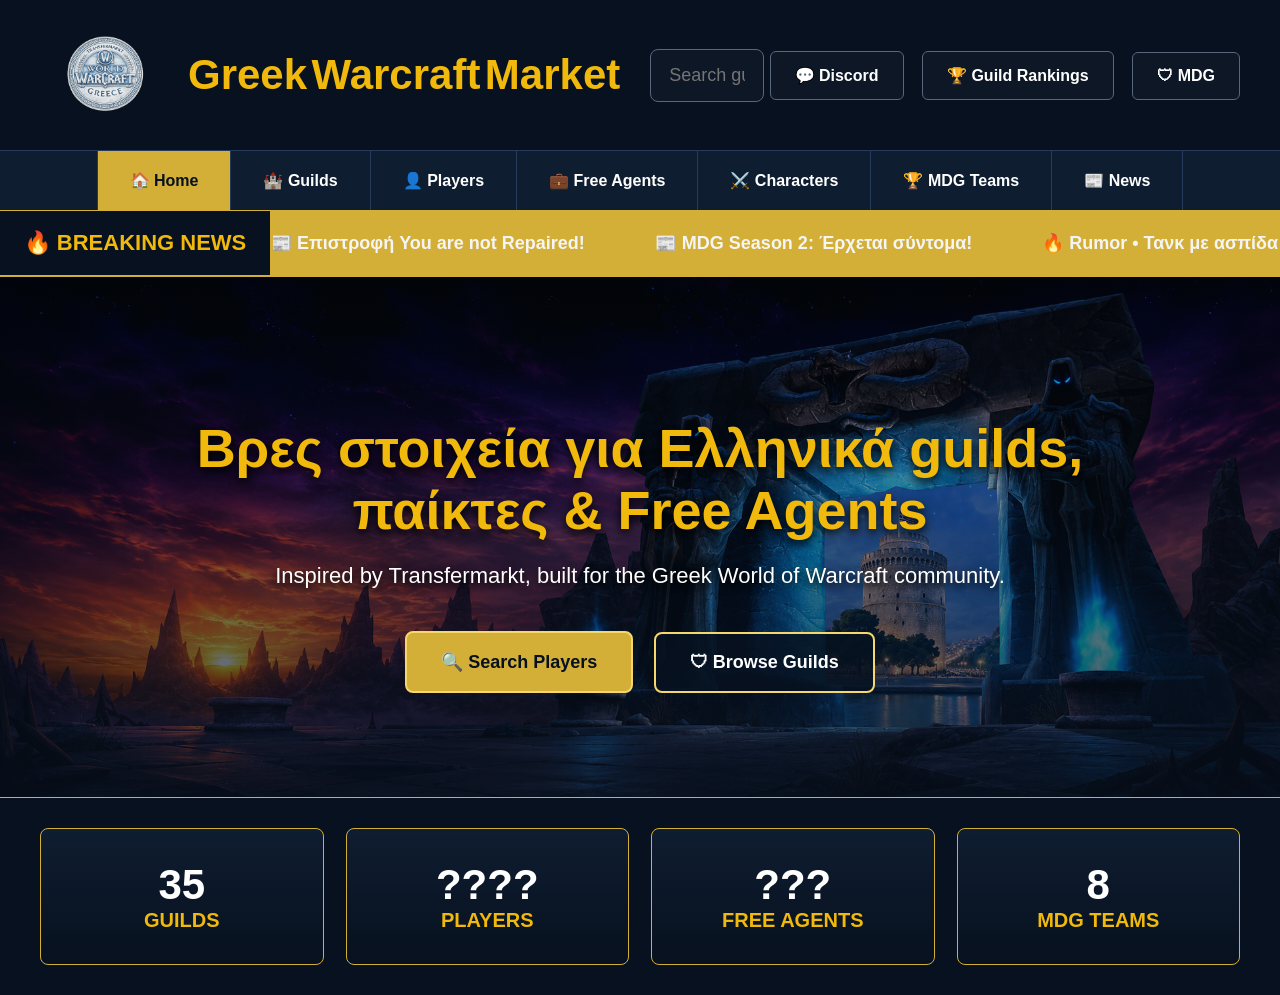
==== index.html @ 9e7e0eb3 "Rename 'raid-groups.html' link to 'characters.html'" ====
<!DOCTYPE html>
<html lang="en">
<head>
  <meta charset="UTF-8">
  <title>Greek Warcraft Market</title>
  <link rel="stylesheet" href="style.css">
</head>

<body>

<header>
  <div class="top-header">
   <div class="logo">
    <img src="./assets/tmglogo.png" alt="Greek Warcraft Market Logo">
    <div class="logo-text">
        <span class="logo-top">Greek</span>
        <span class="logo-main">Warcraft</span>
        <span class="logo-bottom">Market</span>
    </div>
</div>

    <div class="search">
      <input type="text" placeholder="Search guilds, players...">
    </div>
<div class="header-links">
    <a href="#" class="discord-btn">
        💬 Discord
    </a>

  <a href="https://guildranking.io/guilds/greek"
   target="_blank"
   rel="noopener noreferrer"
   class="ranking-btn">
    🏆 Guild Rankings
</a>

    <a href="#" class="mdg-btn">
        🛡 MDG
    </a>
</div>
  </div>

  <nav>
    <a href="index.html" class="active">🏠 Home</a>
    <a href="guilds.html">🏰 Guilds</a>
    <a href="players.html">👤 Players</a>
    <a href="free-agents.html">💼 Free Agents</a>
    <a href="characters.html">⚔️ Characters</a>
    <a href="mdg-teams.html">🏆 MDG Teams</a>
    <a href="news.html">📰 News</a>
</nav>

  <div class="ticker">
    <div class="ticker-title">🔥 Breaking News</div>
    <div class="ticker-content">
      <span>📰 Επιστροφή You are not Repaired!</span>
      <span>📰 MDG Season 2: Έρχεται σύντομα!</span>
      <span>🔥 Rumor • Τανκ με ασπίδα φαίνεται να ψάχνουν οι SOE Reborn.</span>
      <span>📰 Συγχαρητήρια στους Death and Glory για ένα ακόμη Greek First!</span>
      <span>🔥 Rumor • Ανησυχίες για διάλυση των K L I K A, μέσα στην εβδομάδα! </span>
      <span>📰 Οι Disobedient G1 ψάχνουν για Druids, DKs, Rogues & Warlocks!</span>
      <span>📰 Οι UNIQUE LEGACY ψάχνουν για Shaman DPS, Druid/Priest Healer!</span>
    </div>
  </div>
</header>

<main>
  <section class="hero">
    <div class="hero-content">
      <h2>Βρες στοιχεία για Ελληνικά guilds, παίκτες & Free Agents</h2>
      <p>Inspired by Transfermarkt, built for the Greek World of Warcraft community.</p>

      <div class="hero-buttons">
        <a href="#">🔍 Search Players</a>
        <a href="#">🛡 Browse Guilds</a>
      </div>
    </div>
  </section>

  <section class="stats">
    <div class="stat-card">
      <div class="stat-number">35</div>
      <div class="stat-label">Guilds</div>
    </div>

    <div class="stat-card">
      <div class="stat-number">????</div>
      <div class="stat-label">Players</div>
    </div>

    <div class="stat-card">
      <div class="stat-number">???</div>
      <div class="stat-label">Free Agents</div>
    </div>

    <div class="stat-card">
      <div class="stat-number">8</div>
      <div class="stat-label">MDG Teams</div>
    </div>
  </section>
</main>

</body>
</html>
---- style.css ----
body {
  margin: 0;
  font-family: Arial, sans-serif;
  background: #07111f;
  color: #f5f5f5;
}

header {
  background: #07111f;
  border-bottom: 2px solid #d4af37;
}

.top-header {
    display: flex;
    align-items: center;
    justify-content: space-between;
    padding: 10px 40px; important;
    gap: 30px; important;
}

.logo {
    display: flex;
    align-items: center;
    gap: 18px;
}

.logo img {
    width: 130px;
    height: 130px;
    object-fit: contain;
}

.logo span {
    font-size: 42px;
    font-weight: 900;
    color: #F0B90B;
}

.search {
  flex: 1;
  max-width: 560px;
}

.search input {
  width: 100%;
  padding: 15px 18px;
  background: #0d1726;
  color: white;
  border: 1px solid #58677d;
  border-radius: 8px;
  font-size: 18px;
}

.header-links a {
  display: inline-block;
  padding: 14px 24px;
  color: white;
  text-decoration: none;
  margin-left: 14px;
  font-weight: bold;
  border: 1px solid #58677d;
  border-radius: 6px;
  background: #0d1726;
}

.header-links a:hover {
  background: #d4af37;
  color: #07111f;
}

nav {
  display: flex;
  justify-content: center;
  background: #0f1d30;
  border-top: 1px solid #263a59;
  border-bottom: 1px solid #d4af37;
}

nav a {
  padding: 20px 32px;
  color: white;
  text-decoration: none;
  font-weight: bold;
  border-left: 1px solid #263a59;
  transition: 0.25s;
}

nav a:last-child {
  border-right: 1px solid #263a59;
}

nav a:hover,
nav a.active {
  background: #d4af37;
  color: #07111f;
}

.ticker {
    display: flex;
    align-items: center;
    overflow: hidden;
    background: #d4af37;
    height: 64px;
    position: relative;
}

.ticker-title {
    position: relative;
    z-index: 10;

    display: flex;
    align-items: center;
    justify-content: center;

    min-width: 270px;
    height: 64px;

    background: #07111f;
    color: #f0b90b;

    font-size: 22px;
    font-weight: bold;
    text-transform: uppercase;

    border-right: 3px solid #d4af37;
}

.ticker-content {
    position: absolute;
    left: 270px;
    right: 0;

    display: flex;
    gap: 70px;

    white-space: nowrap;

    animation: scrollTicker 35s linear infinite;

    font-size: 18px;
    font-weight: bold;
}

@keyframes scrollTicker {
  from {
    transform: translateX(100%);
  }
  to {
    transform: translateX(-100%);
  }
}

.hero {
  min-height: 520px;
  background-image:
    linear-gradient(rgba(7, 17, 31, 0.25), rgba(7, 17, 31, 0.75)),
    url("./assets/wow-bg.png");
  background-size: cover;
  background-position: center;
  display: flex;
  align-items: center;
  justify-content: center;
  text-align: center;
  border-bottom: 1px solid #d4af37;
}

.hero-content {
  max-width: 1000px;
  padding: 40px;
}

.hero-content h2 {
  font-size: 54px;
  color: #f0b90b;
  margin-bottom: 18px;
  text-shadow: 0 4px 10px #000;
}

.hero-content p {
  font-size: 22px;
  color: white;
  text-shadow: 0 3px 8px #000;
}

.hero-buttons {
  margin-top: 34px;
}

.hero-buttons a {
  display: inline-block;
  padding: 18px 34px;
  margin: 8px;
  background: #d4af37;
  color: #07111f;
  text-decoration: none;
  font-weight: bold;
  border-radius: 8px;
  font-size: 18px;
  border: 2px solid #f5d76e;
}

.hero-buttons a:nth-child(2) {
  background: rgba(7, 17, 31, 0.85);
  color: white;
}

.stats {
  display: grid;
  grid-template-columns: repeat(4, 1fr);
  gap: 22px;
  padding: 30px 40px;
  background: #07111f;
}

.stat-card {
  background: linear-gradient(180deg, #0f1d30, #07111f);
  border: 1px solid #d4af37;
  border-radius: 8px;
  text-align: center;
  padding: 32px 20px;
}

.stat-number {
  font-size: 42px;
  font-weight: 900;
  color: white;
}

.stat-label {
  color: #f0b90b;
  font-size: 20px;
  font-weight: bold;
  text-transform: uppercase;
}
.guild-table {
  max-width: 1400px;
  margin: 40px auto;
  padding: 20px;
}

.guild-table h1 {
  color: #f0b90b;
  margin-bottom: 25px;
}

.guild-table table {
  width: 100%;
  border-collapse: collapse;
  background: #101820;
}

.guild-table th {
  background: #d4af37;
  color: #07111f;
  padding: 18px;
  font-size: 18px;
}

.guild-table td {
  padding: 16px;
  border-bottom: 1px solid #263a59;
}

.guild-table tr:hover {
  background: #1b2b45;
}

.guild-table td:first-child {
  text-align: center;
  width: 80px;
  font-size: 24px;
  font-weight: bold;
}
.guild-profile-top {
  text-align: center;
  padding: 45px 20px;
}

.guild-profile-top h1 {
  font-size: 58px;
  color: #f0b90b;
  margin-bottom: 25px;
  text-shadow: 0 4px 10px #000;
}

.guild-logo-placeholder {
  width: 260px;
  height: 260px;
  margin: 0 auto 35px;
  border: 2px solid #d4af37;
  background: #101820;
  display: flex;
  align-items: center;
  justify-content: center;
}

.guild-logo-placeholder img {
  max-width: 90%;
  max-height: 90%;
  object-fit: contain;
}

/* ========================= */
/* Guild Awards */
/* ========================= */

.guild-awards {
    display: flex;
    justify-content: center;
    align-items: flex-start;
    gap: 80px;

    width: 100%;
    margin: 40px auto 50px;
}

.award-card {
    width: 220px;

    display: flex;
    flex-direction: column;
    align-items: center;
}

.award-card img {
    width: 180px;      /* Increase this */
    height: 180px;     /* Increase this */

    object-fit: contain;
    display: block;
}

.award-count {
    margin-top: 12px;

    font-size: 42px;
    font-weight: bold;

    color: #f0b90b;
    text-align: center;
  }

.guild-info-grid {
  display: grid;
  grid-template-columns: repeat(3, 1fr);
  gap: 22px;
  margin: 30px 0;
}

.info-card,
.expansion-card,
.guild-box {
  background: #101820;
  border: 1px solid #d4af37;
  border-radius: 10px;
  padding: 24px;
}

.info-card {
  text-align: center;
}

.info-card h3,
.expansions-section h2,
.guild-box h2 {
  color: #f0b90b;
  text-transform: uppercase;
}

.expansion-grid {
  display: grid;
  grid-template-columns: repeat(2, 1fr);
  gap: 22px;
}

.expansion-card h3 {
  color: #f0b90b;
  margin-top: 0;
}

.raid-tier {
    display: grid;
    grid-template-columns: 1fr 90px 90px 90px;
    align-items: center;
    gap: 12px;

    padding: 12px 0;
    border-top: 1px solid rgba(255,255,255,.08);
}

.raid-name{
    text-align:left;
}

.raid-progress{
    text-align:center;
    font-weight:700;
}

.raid-rank{
    text-align:right;
    font-weight:600;
}
.breadcrumb {
    max-width: 1200px;
    margin: 20px auto 10px;
    color: #b8c2cc;
    font-size: 15px;
}

.breadcrumb a {
    color: #f0b90b;
    text-decoration: none;
}

.breadcrumb a:hover {
    text-decoration: none;
}

.breadcrumb span {
    margin: 0 6px;
}
.news-page {
  max-width: 1000px;
  margin: 40px auto;
  padding: 20px;
}

.news-page h1 {
  color: #f0b90b;
  text-align: center;
  margin-bottom: 30px;
}

.news-card {
  background: #101820;
  border-left: 5px solid #d4af37;
  border-radius: 8px;
  padding: 20px 24px;
  margin-bottom: 18px;
}

.news-type {
  display: inline-block;
  background: #d4af37;
  color: #07111f;
  padding: 5px 12px;
  border-radius: 999px;
  font-weight: bold;
  margin-bottom: 10px;
}

.news-card h2 {
  color: #f0b90b;
  margin: 5px 0;
}

.news-date {
  color: #9aa4b2;
  font-size: 14px;
  margin-bottom: 12px;
}

.news-card p {
  font-size: 17px;
  line-height: 1.6;
}
/* Force award logo size */
.guild-profile-top .award-card img {
  width: 280px !important;
  height: 280px !important;
  max-width: none !important;
  max-height: none !important;
  object-fit: cover !important;
}

.guild-profile-top .award-card {
  width: 280px !important;
}

.guild-profile-top .guild-awards {
  gap: 40px !important;
}
.guild-link {
    color: white;
    text-decoration: none;
    font-weight: bold;
    transition: 0.2s;
}

.guild-link:hover {
    color: #f0b90b;
}
.guild-table table {
  width: 100%;
  border-collapse: collapse;
  background: rgba(7, 17, 31, 0.85);
}

.guild-table th {
  color: white;
  padding: 22px;
  font-size: 22px;
  text-align: center;
  background: transparent;
}

.guild-table td {
  padding: 22px;
  font-size: 22px;
  text-align: center;
  border-bottom: none;
}

.guild-link {
  color: #4d8cff;
  text-decoration: none;
}

.guild-link:hover {
  color: #f0b90b;
}

.progress-ce {
  color: #ff9800;
  font-weight: bold;
}

.progress-ce {
    color: #ffb100;
    font-weight: bold;
}

.progress-mythic {
    color: #a335ee;
    font-weight: bold;
}

.progress-heroic {
    color: #3b82f6;
    font-weight: bold;
}

.progress-normal {
    color: #1eff00;
    font-weight: bold;
}
.roster-player {
  display: flex;
  justify-content: space-between;
  align-items: flex-start;
  gap: 12px;
  padding: 10px 12px;
  margin-bottom: 8px;
  border-radius: 6px;
  background: rgba(255, 255, 255, 0.04);
}

.roster-player-main {
  display: flex;
  flex-direction: column;
  min-width: 0;
}

.roster-player-name {
  font-weight: 700;
  font-size: 1rem;
  line-height: 1.2;
}

.roster-player-details {
  margin-top: 3px;
  color: #aeb8c7;
  font-size: 0.8rem;
}

.roster-player-reports {
  flex-shrink: 0;
  color: #8f9bad;
  font-size: 0.75rem;
  white-space: nowrap;
}

.roster-empty {
  padding: 10px 12px;
  color: #8f9bad;
  font-style: italic;
}

.roster-column ul {
  margin: 0;
  padding: 0;
  list-style: none;
}
.raid-progress {
  font-weight: 700;
  margin-left: 8px;
}

.progress-mythic {
  color: #b366ff;
}

.progress-heroic {
  color: #4aa3ff;
}
.raid-history-table {
  width: 100%;
  margin-top: 14px;
}

.raid-history-header,
.raid-history-row {
  display: grid;
  grid-template-columns:
    minmax(150px, 1fr)
    110px
    80px
    80px;
  align-items: center;
  gap: 16px;
}

.raid-history-header {
  padding: 10px 0;
  border-bottom: 1px solid rgba(255, 204, 0, 0.35);
  color: #ffcc00;
  font-size: 0.78rem;
  font-weight: 700;
  text-transform: uppercase;
}

.raid-history-header span:nth-child(n + 2) {
  text-align: center;
}

.raid-history-row {
  min-height: 48px;
  padding: 10px 0;
  border-bottom: 1px solid rgba(255, 255, 255, 0.1);
}

.raid-history-row:last-child {
  border-bottom: none;
}

.raid-history-name {
  color: #ffffff;
  font-weight: 600;
}

.raid-history-progress {
  text-align: center;
  font-weight: 700;
}

.raid-history-rank {
  text-align: center;
  color: #ffcc00;
  font-weight: 700;
}

.progress-mythic {
  color: #b366ff;
}

.progress-heroic {
  color: #4aa3ff;
}

@media (max-width: 700px) {
  .raid-history-header,
  .raid-history-row {
    grid-template-columns:
      minmax(110px, 1fr)
      80px
      55px
      55px;
    gap: 8px;
    font-size: 0.82rem;
  }
}
/* =========================================================
   PLAYERS PAGE
   ========================================================= */

.players-page {
  width: min(1400px, calc(100% - 40px));
  margin: 0 auto;
  padding: 42px 0 70px;
}

.players-hero {
  display: flex;
  justify-content: space-between;
  align-items: center;
  gap: 30px;
  margin-bottom: 28px;
  padding: 30px;
  border: 1px solid rgba(255, 255, 255, 0.08);
  border-radius: 14px;
  background:
    linear-gradient(
      135deg,
      rgba(19, 46, 76, 0.92),
      rgba(8, 14, 25, 0.96)
    );
}

.section-label {
  display: block;
  margin-bottom: 8px;
  color: #61b7ff;
  font-size: 0.78rem;
  font-weight: 700;
  letter-spacing: 1.4px;
  text-transform: uppercase;
}

.players-hero h1 {
  margin: 0 0 10px;
  color: #ffffff;
  font-size: clamp(2rem, 4vw, 3rem);
}

.players-hero p {
  max-width: 680px;
  margin: 0;
  color: #aebed0;
  line-height: 1.6;
}

.players-summary {
  display: flex;
  gap: 12px;
  flex-shrink: 0;
}

.summary-box {
  min-width: 115px;
  padding: 18px 20px;
  border: 1px solid rgba(97, 183, 255, 0.2);
  border-radius: 10px;
  background: rgba(5, 12, 22, 0.7);
  text-align: center;
}

.summary-number {
  display: block;
  color: #ffffff;
  font-size: 1.8rem;
  font-weight: 800;
}

.summary-label {
  display: block;
  margin-top: 4px;
  color: #8fa3b9;
  font-size: 0.8rem;
  text-transform: uppercase;
}

.players-controls {
  display: grid;
  grid-template-columns: minmax(260px, 1fr) 220px 240px;
  gap: 16px;
  margin-bottom: 24px;
  padding: 20px;
  border: 1px solid rgba(255, 255, 255, 0.07);
  border-radius: 12px;
  background: rgba(10, 18, 30, 0.92);
}

.players-search-wrapper,
.players-filter-wrapper {
  display: flex;
  flex-direction: column;
  gap: 7px;
}

.players-controls label {
  color: #9fb0c4;
  font-size: 0.8rem;
  font-weight: 700;
  text-transform: uppercase;
}

.players-controls input,
.players-controls select {
  min-height: 44px;
  padding: 0 13px;
  border: 1px solid rgba(255, 255, 255, 0.11);
  border-radius: 8px;
  outline: none;
  background: #101a29;
  color: #ffffff;
  font: inherit;
}

.players-controls input:focus,
.players-controls select:focus {
  border-color: #4ea9f5;
  box-shadow: 0 0 0 3px rgba(78, 169, 245, 0.12);
}

.players-table-section {
  overflow: hidden;
  border: 1px solid rgba(255, 255, 255, 0.08);
  border-radius: 12px;
  background: rgba(8, 14, 24, 0.94);
}

.table-heading {
  display: flex;
  justify-content: space-between;
  align-items: center;
  padding: 20px 22px;
  border-bottom: 1px solid rgba(255, 255, 255, 0.07);
}

.table-heading h2 {
  margin: 0 0 5px;
  color: #ffffff;
  font-size: 1.15rem;
}

.table-heading p {
  margin: 0;
  color: #8192a6;
  font-size: 0.9rem;
}

.players-table-wrapper {
  overflow-x: auto;
}

.players-table {
  width: 100%;
  min-width: 980px;
  border-collapse: collapse;
}

.players-table th {
  padding: 14px 18px;
  border-bottom: 1px solid rgba(255, 255, 255, 0.08);
  background: rgba(17, 29, 45, 0.95);
  color: #8da2b8;
  font-size: 0.75rem;
  letter-spacing: 0.7px;
  text-align: left;
  text-transform: uppercase;
}

.players-table td {
  padding: 17px 18px;
  border-bottom: 1px solid rgba(255, 255, 255, 0.055);
  color: #d5deea;
  vertical-align: middle;
}

.players-table tbody tr {
  transition:
    background-color 0.18s ease,
    transform 0.18s ease;
}

.players-table tbody tr:hover {
  background: rgba(66, 146, 215, 0.08);
}

.players-table tbody tr:last-child td {
  border-bottom: 0;
}

.player-name-link,
.main-character-link {
  color: inherit;
  text-decoration: none;
}

.player-name-link {
  color: #ffffff;
  font-weight: 800;
}

.player-name-link:hover,
.main-character-link:hover .main-character-name {
  color: #61b7ff;
}

.main-character-link {
  display: flex;
  flex-direction: column;
  gap: 3px;
}

.main-character-name {
  color: #ffffff;
  font-weight: 700;
}

.main-character-class {
  color: #7f91a5;
  font-size: 0.78rem;
}

.player-role-list {
  display: flex;
  flex-wrap: wrap;
  gap: 6px;
}

.player-role-badge {
  display: inline-flex;
  align-items: center;
  padding: 5px 8px;
  border: 1px solid rgba(97, 183, 255, 0.18);
  border-radius: 999px;
  background: rgba(97, 183, 255, 0.08);
  color: #a9d7ff;
  font-size: 0.76rem;
  white-space: nowrap;
}

.character-count {
  display: inline-flex;
  justify-content: center;
  align-items: center;
  min-width: 32px;
  height: 32px;
  border-radius: 8px;
  background: rgba(255, 255, 255, 0.07);
  color: #ffffff;
  font-weight: 800;
}

.recruitment-badge {
  display: inline-flex;
  align-items: center;
  padding: 6px 9px;
  border-radius: 999px;
  font-size: 0.75rem;
  font-weight: 700;
  white-space: nowrap;
}

.status-looking {
  background: rgba(74, 222, 128, 0.13);
  color: #7bea9f;
}

.status-open {
  background: rgba(96, 165, 250, 0.14);
  color: #8fc5ff;
}

.status-mythic-plus {
  background: rgba(192, 132, 252, 0.15);
  color: #d2a7ff;
}

.status-closed {
  background: rgba(148, 163, 184, 0.12);
  color: #aeb9c8;
}

.status-unknown {
  background: rgba(251, 191, 36, 0.12);
  color: #f4ce65;
}

.players-message {
  padding: 40px 20px !important;
  color: #8fa0b4 !important;
  text-align: center;
}

.players-error {
  color: #ff8b8b !important;
}

.secondary-text {
  color: #7f91a5;
}

.logo {
  color: inherit;
  text-decoration: none;
}

@media (max-width: 900px) {
  .players-hero {
    align-items: flex-start;
    flex-direction: column;
  }

  .players-controls {
    grid-template-columns: 1fr;
  }

  .players-summary {
    width: 100%;
  }

  .summary-box {
    flex: 1;
  }
}

@media (max-width: 560px) {
  .players-page {
    width: min(100% - 22px, 1400px);
    padding-top: 24px;
  }

  .players-hero {
    padding: 22px;
  }

  .players-summary {
    flex-direction: column;
  }
}
/* =========================
   CHARACTERS PAGE
========================= */

.characters-page {
  width: min(1500px, calc(100% - 40px));
  margin: 40px auto 70px;
}

.characters-hero {
  display: flex;
  align-items: center;
  justify-content: space-between;
  gap: 30px;
  margin-bottom: 28px;
}

.section-kicker {
  margin: 0 0 8px;
  color: #5caeff;
  font-size: 0.82rem;
  font-weight: 700;
  letter-spacing: 0.12em;
  text-transform: uppercase;
}

.characters-hero h1 {
  margin: 0;
  font-size: clamp(2rem, 4vw, 3.4rem);
}

.characters-intro {
  max-width: 720px;
  margin: 12px 0 0;
  color: #aeb8c8;
  line-height: 1.65;
}

.characters-count-card {
  min-width: 150px;
  padding: 20px 24px;
  border: 1px solid rgba(92, 174, 255, 0.28);
  border-radius: 14px;
  background: rgba(7, 18, 35, 0.78);
  text-align: center;
  box-shadow: 0 12px 30px rgba(0, 0, 0, 0.25);
}

.characters-count-label {
  display: block;
  margin-bottom: 5px;
  color: #91a3bb;
  font-size: 0.78rem;
  text-transform: uppercase;
  letter-spacing: 0.08em;
}

.characters-count-card strong {
  color: #ffffff;
  font-size: 2rem;
}

.characters-controls {
  display: grid;
  grid-template-columns: repeat(3, minmax(180px, 1fr));
  gap: 18px;
  margin-bottom: 22px;
  padding: 20px;
  border: 1px solid rgba(255, 255, 255, 0.08);
  border-radius: 14px;
  background: rgba(7, 18, 35, 0.72);
}

.character-filter-group {
  display: flex;
  flex-direction: column;
  gap: 8px;
}

.character-filter-group label {
  color: #b7c2d1;
  font-size: 0.82rem;
  font-weight: 700;
}

.character-filter-group select {
  width: 100%;
  padding: 11px 13px;
  border: 1px solid rgba(92, 174, 255, 0.25);
  border-radius: 9px;
  background: #0b1728;
  color: #ffffff;
  outline: none;
}

.character-filter-group select:focus {
  border-color: #5caeff;
}

.characters-table-card {
  overflow: hidden;
  border: 1px solid rgba(255, 255, 255, 0.08);
  border-radius: 14px;
  background: rgba(5, 13, 25, 0.88);
  box-shadow: 0 18px 45px rgba(0, 0, 0, 0.28);
}

.characters-table-wrapper {
  overflow-x: auto;
}

.characters-table {
  width: 100%;
  min-width: 1180px;
  border-collapse: collapse;
}

.characters-table thead {
  background: rgba(17, 36, 61, 0.95);
}

.characters-table th {
  padding: 15px 14px;
  color: #c8d3e2;
  font-size: 0.76rem;
  text-align: left;
  text-transform: uppercase;
  letter-spacing: 0.06em;
  white-space: nowrap;
}

.characters-table td {
  padding: 14px;
  border-top: 1px solid rgba(255, 255, 255, 0.06);
  color: #dce5f0;
  vertical-align: middle;
}

.characters-table tbody tr {
  transition:
    background 0.18s ease,
    transform 0.18s ease;
}

.characters-table tbody tr:hover {
  background: rgba(45, 113, 188, 0.1);
}

.character-name-cell {
  display: flex;
  align-items: center;
  gap: 12px;
}

.character-thumbnail {
  width: 42px;
  height: 42px;
  flex: 0 0 42px;
  border: 1px solid rgba(255, 255, 255, 0.18);
  border-radius: 50%;
  object-fit: cover;
  background: #0d1828;
}

.character-name-cell > div {
  display: flex;
  flex-direction: column;
  gap: 4px;
}

.character-name {
  font-size: 0.98rem;
}

.character-raid-group {
  color: #8795a8;
  font-size: 0.76rem;
}

.character-class-spec {
  display: flex;
  flex-direction: column;
  gap: 3px;
}

.character-class-spec span {
  color: #ffffff;
  font-weight: 600;
}

.character-class-spec small {
  color: #8795a8;
  font-size: 0.76rem;
}

.character-links {
  display: flex;
  flex-wrap: wrap;
  gap: 8px;
}

.character-link {
  display: inline-flex;
  align-items: center;
  justify-content: center;
  padding: 7px 10px;
  border-radius: 7px;
  font-size: 0.75rem;
  font-weight: 700;
  text-decoration: none;
  white-space: nowrap;
}

.character-link-raiderio {
  background: rgba(58, 133, 194, 0.2);
  color: #72c7ff;
  border: 1px solid rgba(114, 199, 255, 0.32);
}

.character-link-warcraftlogs {
  background: rgba(255, 168, 0, 0.14);
  color: #ffbd52;
  border: 1px solid rgba(255, 189, 82, 0.3);
}

.character-link:hover {
  filter: brightness(1.15);
}

.characters-loading,
.characters-empty,
.characters-error {
  padding: 35px !important;
  color: #9eacbd !important;
  text-align: center;
}

.characters-error {
  color: #ff7777 !important;
}

@media (max-width: 900px) {
  .characters-page {
    width: min(100% - 24px, 1500px);
    margin-top: 25px;
  }

  .characters-hero {
    align-items: flex-start;
    flex-direction: column;
  }

  .characters-count-card {
    width: 100%;
  }

  .characters-controls {
    grid-template-columns: 1fr;
  }
}
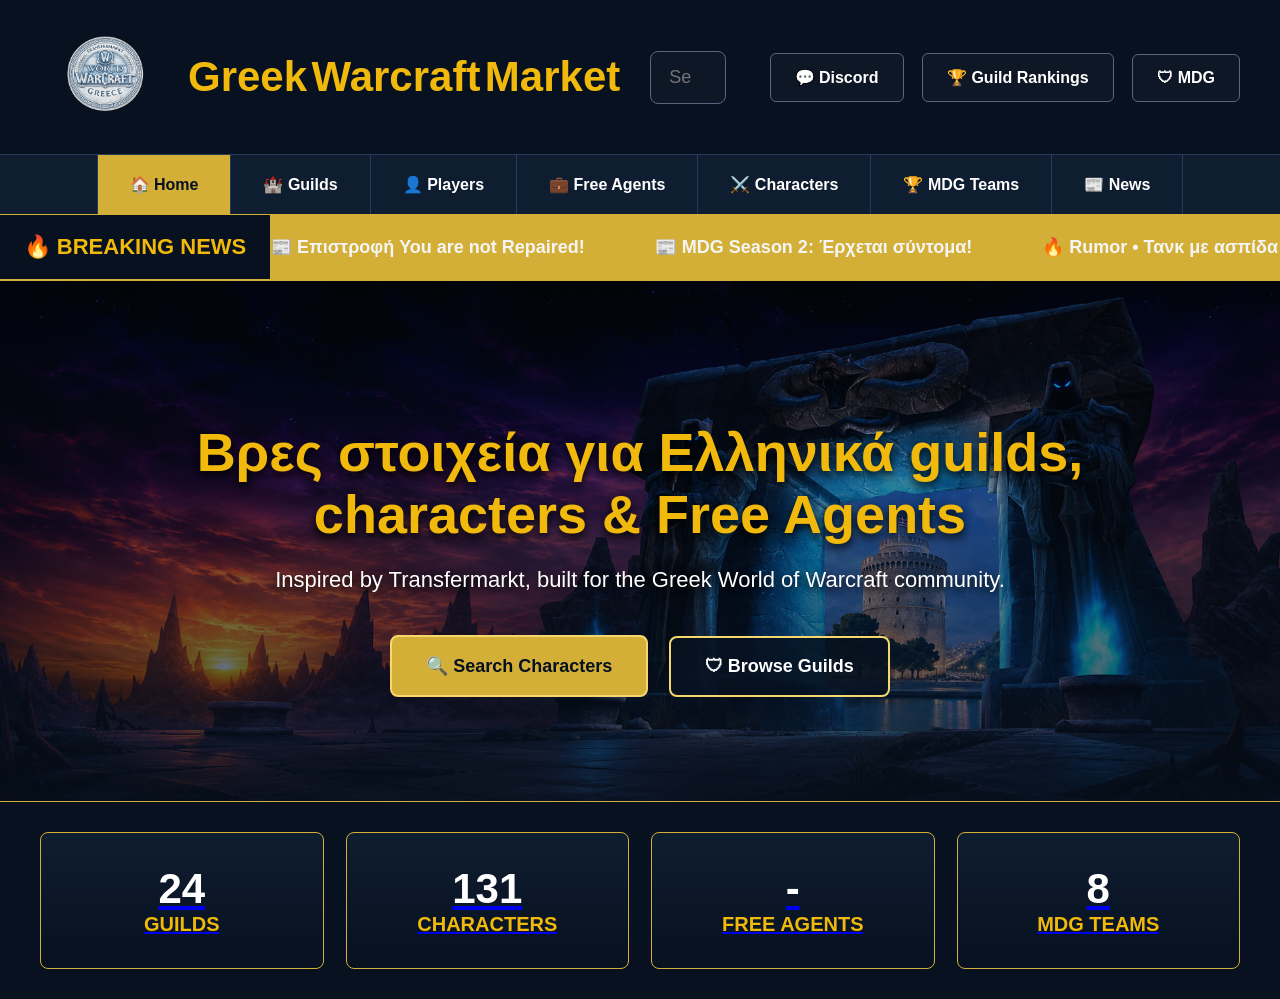
==== commit 288f7372: "Refactor index.html for improved structure and accessibility Updated HTML structure and improved acc" ====
--- a/index.html
+++ b/index.html
@@ -2,62 +2,117 @@
 <html lang="en">
 <head>
   <meta charset="UTF-8">
+
+  <meta
+    name="viewport"
+    content="width=device-width, initial-scale=1.0"
+  >
+
   <title>Greek Warcraft Market</title>
-  <link rel="stylesheet" href="style.css">
+
+  <link
+    rel="stylesheet"
+    href="./style.css"
+  >
 </head>
 
 <body>
 
 <header>
   <div class="top-header">
-   <div class="logo">
-    <img src="./assets/tmglogo.png" alt="Greek Warcraft Market Logo">
-    <div class="logo-text">
+    <div class="logo">
+      <a href="./index.html">
+        <img
+          src="./assets/tmglogo.png"
+          alt="Greek Warcraft Market Logo"
+        >
+      </a>
+
+      <div class="logo-text">
         <span class="logo-top">Greek</span>
         <span class="logo-main">Warcraft</span>
         <span class="logo-bottom">Market</span>
-    </div>
-</div>
+      </div>
+    </div>
 
     <div class="search">
-      <input type="text" placeholder="Search guilds, players...">
-    </div>
-<div class="header-links">
-    <a href="#" class="discord-btn">
+      <input
+        type="search"
+        placeholder="Search guilds, characters..."
+        autocomplete="off"
+      >
+    </div>
+
+    <div class="header-links">
+      <a
+        href="#"
+        class="discord-btn"
+      >
         💬 Discord
-    </a>
-
-  <a href="https://guildranking.io/guilds/greek"
-   target="_blank"
-   rel="noopener noreferrer"
-   class="ranking-btn">
-    🏆 Guild Rankings
-</a>
-
-    <a href="#" class="mdg-btn">
+      </a>
+
+      <a
+        href="https://guildranking.io/guilds/greek"
+        target="_blank"
+        rel="noopener noreferrer"
+        class="ranking-btn"
+      >
+        🏆 Guild Rankings
+      </a>
+
+      <a
+        href="#"
+        class="mdg-btn"
+      >
         🛡 MDG
-    </a>
-</div>
+      </a>
+    </div>
   </div>
 
   <nav>
-    <a href="index.html" class="active">🏠 Home</a>
-    <a href="guilds.html">🏰 Guilds</a>
-    <a href="players.html">👤 Players</a>
-    <a href="free-agents.html">💼 Free Agents</a>
-    <a href="characters.html">⚔️ Characters</a>
-    <a href="mdg-teams.html">🏆 MDG Teams</a>
-    <a href="news.html">📰 News</a>
-</nav>
+    <a
+      href="index.html"
+      class="active"
+    >
+      🏠 Home
+    </a>
+
+    <a href="guilds.html">
+      🏰 Guilds
+    </a>
+
+    <a href="players.html">
+      👤 Players
+    </a>
+
+    <a href="free-agents.html">
+      💼 Free Agents
+    </a>
+
+    <a href="characters.html">
+      ⚔️ Characters
+    </a>
+
+    <a href="mdg-teams.html">
+      🏆 MDG Teams
+    </a>
+
+    <a href="news.html">
+      📰 News
+    </a>
+  </nav>
 
   <div class="ticker">
-    <div class="ticker-title">🔥 Breaking News</div>
+    <div class="ticker-title">
+      🔥 Breaking News
+    </div>
+
     <div class="ticker-content">
       <span>📰 Επιστροφή You are not Repaired!</span>
       <span>📰 MDG Season 2: Έρχεται σύντομα!</span>
       <span>🔥 Rumor • Τανκ με ασπίδα φαίνεται να ψάχνουν οι SOE Reborn.</span>
       <span>📰 Συγχαρητήρια στους Death and Glory για ένα ακόμη Greek First!</span>
-      <span>🔥 Rumor • Ανησυχίες για διάλυση των K L I K A, μέσα στην εβδομάδα! </span>
+      <span>🔥 Rumor • Ανησυχίες για διάλυση των K L I K A, μέσα στην εβδομάδα!</span>
       <span>📰 Οι Disobedient G1 ψάχνουν για Druids, DKs, Rogues & Warlocks!</span>
       <span>📰 Οι UNIQUE LEGACY ψάχνουν για Shaman DPS, Druid/Priest Healer!</span>
     </div>
@@ -67,38 +122,186 @@
 <main>
   <section class="hero">
     <div class="hero-content">
-      <h2>Βρες στοιχεία για Ελληνικά guilds, παίκτες & Free Agents</h2>
-      <p>Inspired by Transfermarkt, built for the Greek World of Warcraft community.</p>
+      <h2>
+        Βρες στοιχεία για Ελληνικά guilds, characters & Free Agents
+      </h2>
+
+      <p>
+        Inspired by Transfermarkt, built for the Greek World of Warcraft community.
+      </p>
 
       <div class="hero-buttons">
-        <a href="#">🔍 Search Players</a>
-        <a href="#">🛡 Browse Guilds</a>
+        <a href="characters.html">
+          🔍 Search Characters
+        </a>
+
+        <a href="guilds.html">
+          🛡 Browse Guilds
+        </a>
       </div>
     </div>
   </section>
 
   <section class="stats">
-    <div class="stat-card">
-      <div class="stat-number">35</div>
-      <div class="stat-label">Guilds</div>
-    </div>
-
-    <div class="stat-card">
-      <div class="stat-number">????</div>
-      <div class="stat-label">Players</div>
-    </div>
-
-    <div class="stat-card">
-      <div class="stat-number">???</div>
-      <div class="stat-label">Free Agents</div>
-    </div>
-
-    <div class="stat-card">
-      <div class="stat-number">8</div>
-      <div class="stat-label">MDG Teams</div>
-    </div>
+    <a
+      href="guilds.html"
+      class="stat-card"
+    >
+      <div
+        id="guildCount"
+        class="stat-number"
+      >
+        -
+      </div>
+
+      <div class="stat-label">
+        Guilds
+      </div>
+    </a>
+
+    <a
+      href="characters.html"
+      class="stat-card"
+    >
+      <div
+        id="characterCount"
+        class="stat-number"
+      >
+        -
+      </div>
+
+      <div class="stat-label">
+        Characters
+      </div>
+    </a>
+
+    <a
+      href="free-agents.html"
+      class="stat-card"
+    >
+      <div
+        id="freeAgentCount"
+        class="stat-number"
+      >
+        -
+      </div>
+
+      <div class="stat-label">
+        Free Agents
+      </div>
+    </a>
+
+    <a
+      href="mdg-teams.html"
+      class="stat-card"
+    >
+      <div class="stat-number">
+        8
+      </div>
+
+      <div class="stat-label">
+        MDG Teams
+      </div>
+    </a>
   </section>
 </main>
 
+<script>
+  async function loadJson(path) {
+    const response = await fetch(
+      `${path}?v=${Date.now()}`
+    );
+
+    if (!response.ok) {
+      throw new Error(
+        `Could not load ${path}: ${response.status}`
+      );
+    }
+
+    return response.json();
+  }
+
+  async function loadGuildCount() {
+    const element =
+      document.getElementById("guildCount");
+
+    try {
+      const leaderboard = await loadJson(
+        "./data/leaderboard.json"
+      );
+
+      const guildCount = Array.isArray(leaderboard)
+        ? leaderboard.filter(entry =>
+            entry.type === "guild"
+          ).length
+        : 0;
+
+      element.textContent = guildCount;
+    } catch (error) {
+      console.error(
+        "Could not load guild count:",
+        error
+      );
+
+      element.textContent = "-";
+    }
+  }
+
+  async function loadCharacterCount() {
+    const element =
+      document.getElementById("characterCount");
+
+    try {
+      const characters = await loadJson(
+        "./data/characters/characters.json"
+      );
+
+      element.textContent =
+        Array.isArray(characters)
+          ? characters.length
+          : 0;
+    } catch (error) {
+      console.error(
+        "Could not load character count:",
+        error
+      );
+
+      element.textContent = "-";
+    }
+  }
+
+  async function loadFreeAgentCount() {
+    const element =
+      document.getElementById("freeAgentCount");
+
+    try {
+      const freeAgents = await loadJson(
+        "./data/free-agents.json"
+      );
+
+      element.textContent =
+        Array.isArray(freeAgents)
+          ? freeAgents.length
+          : 0;
+    } catch (error) {
+      console.error(
+        "Could not load free-agent count:",
+        error
+      );
+
+      element.textContent = "-";
+    }
+  }
+
+  document.addEventListener(
+    "DOMContentLoaded",
+    () => {
+      loadGuildCount();
+      loadCharacterCount();
+      loadFreeAgentCount();
+    }
+  );
+</script>
+
 </body>
 </html>
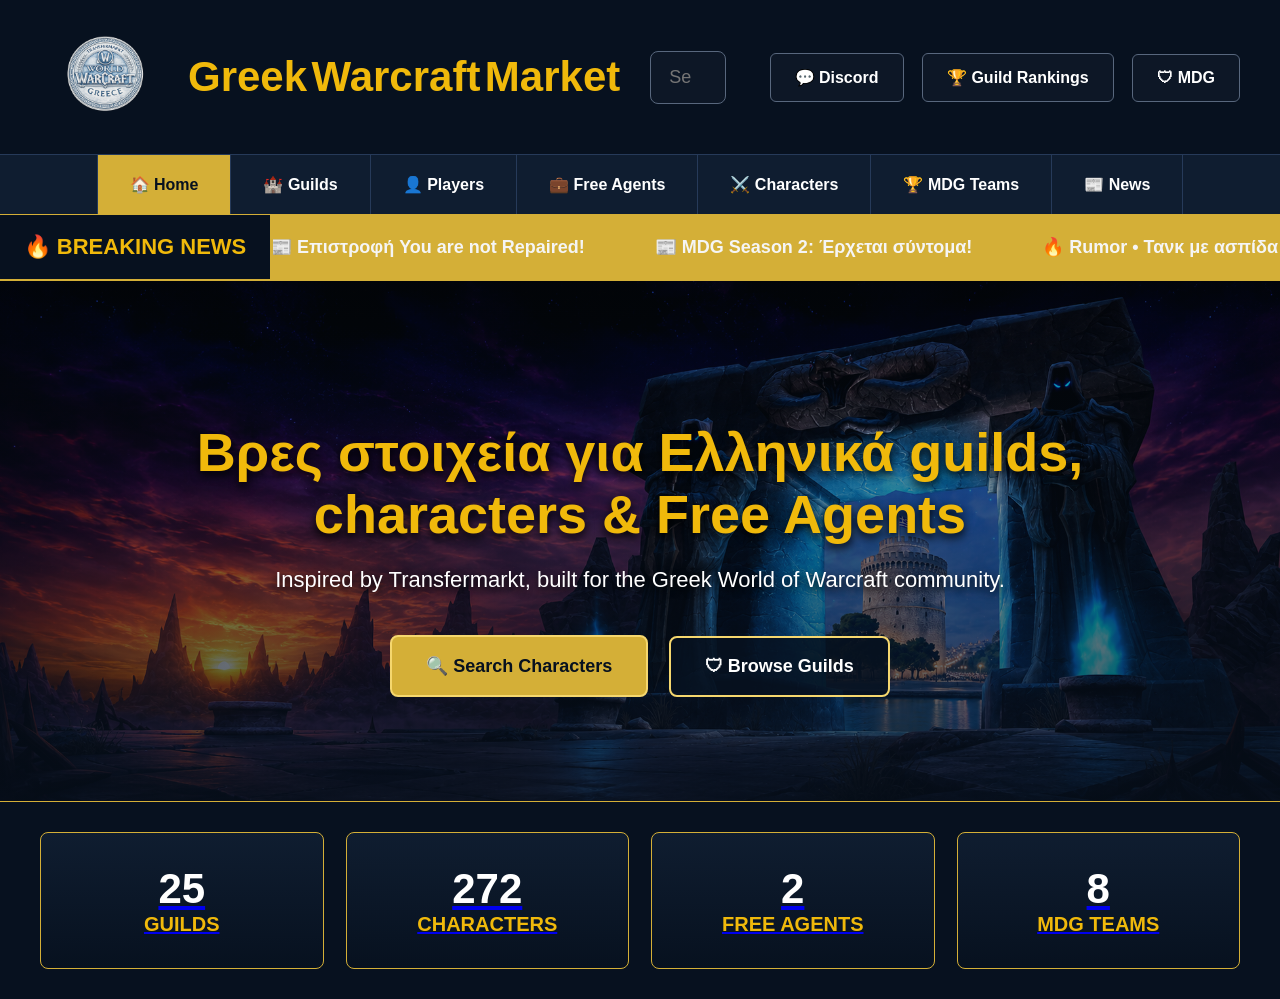
==== commit 80dc9bd5: "Update MDG link in index.html" ====
--- a/index.html
+++ b/index.html
@@ -61,7 +61,7 @@
       </a>
 
       <a
-        href="#"
+        href="https://mdgreece.github.io/MDG/"
         class="mdg-btn"
       >
         🛡 MDG
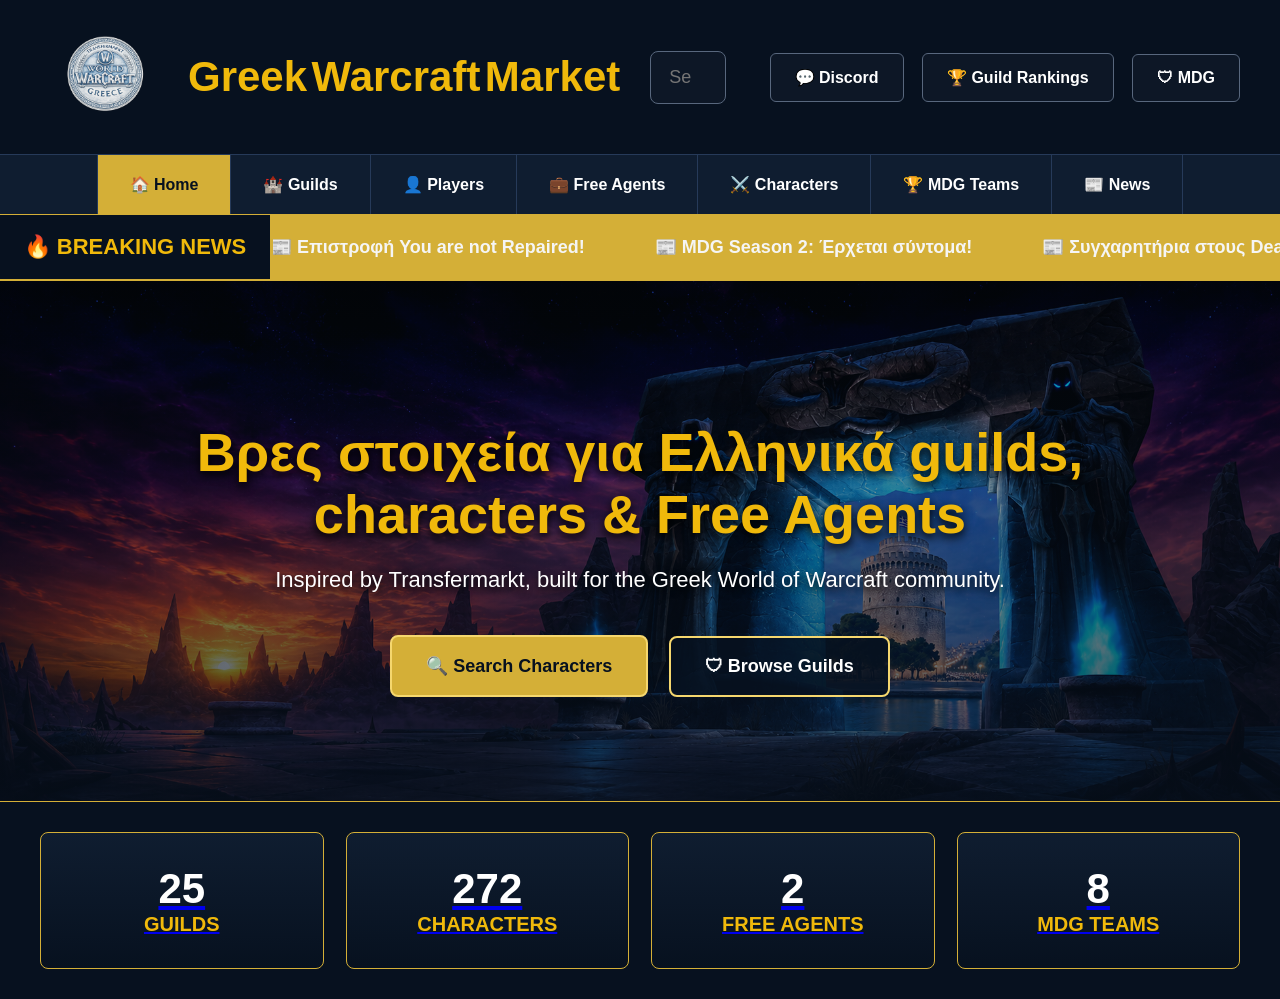
==== commit 3b130579: "Update ticker content in index.html Removed two rumor messages and added a congratulatory message." ====
--- a/index.html
+++ b/index.html
@@ -110,9 +110,8 @@
     <div class="ticker-content">
       <span>📰 Επιστροφή You are not Repaired!</span>
       <span>📰 MDG Season 2: Έρχεται σύντομα!</span>
-      <span>🔥 Rumor • Τανκ με ασπίδα φαίνεται να ψάχνουν οι SOE Reborn.</span>
       <span>📰 Συγχαρητήρια στους Death and Glory για ένα ακόμη Greek First!</span>
-      <span>🔥 Rumor • Ανησυχίες για διάλυση των K L I K A, μέσα στην εβδομάδα!</span>
+      <span>📰 Συγχαρητήρια στο Disobedient Group 3 για το CE!</span>
       <span>📰 Οι Disobedient G1 ψάχνουν για Druids, DKs, Rogues & Warlocks!</span>
       <span>📰 Οι UNIQUE LEGACY ψάχνουν για Shaman DPS, Druid/Priest Healer!</span>
     </div>
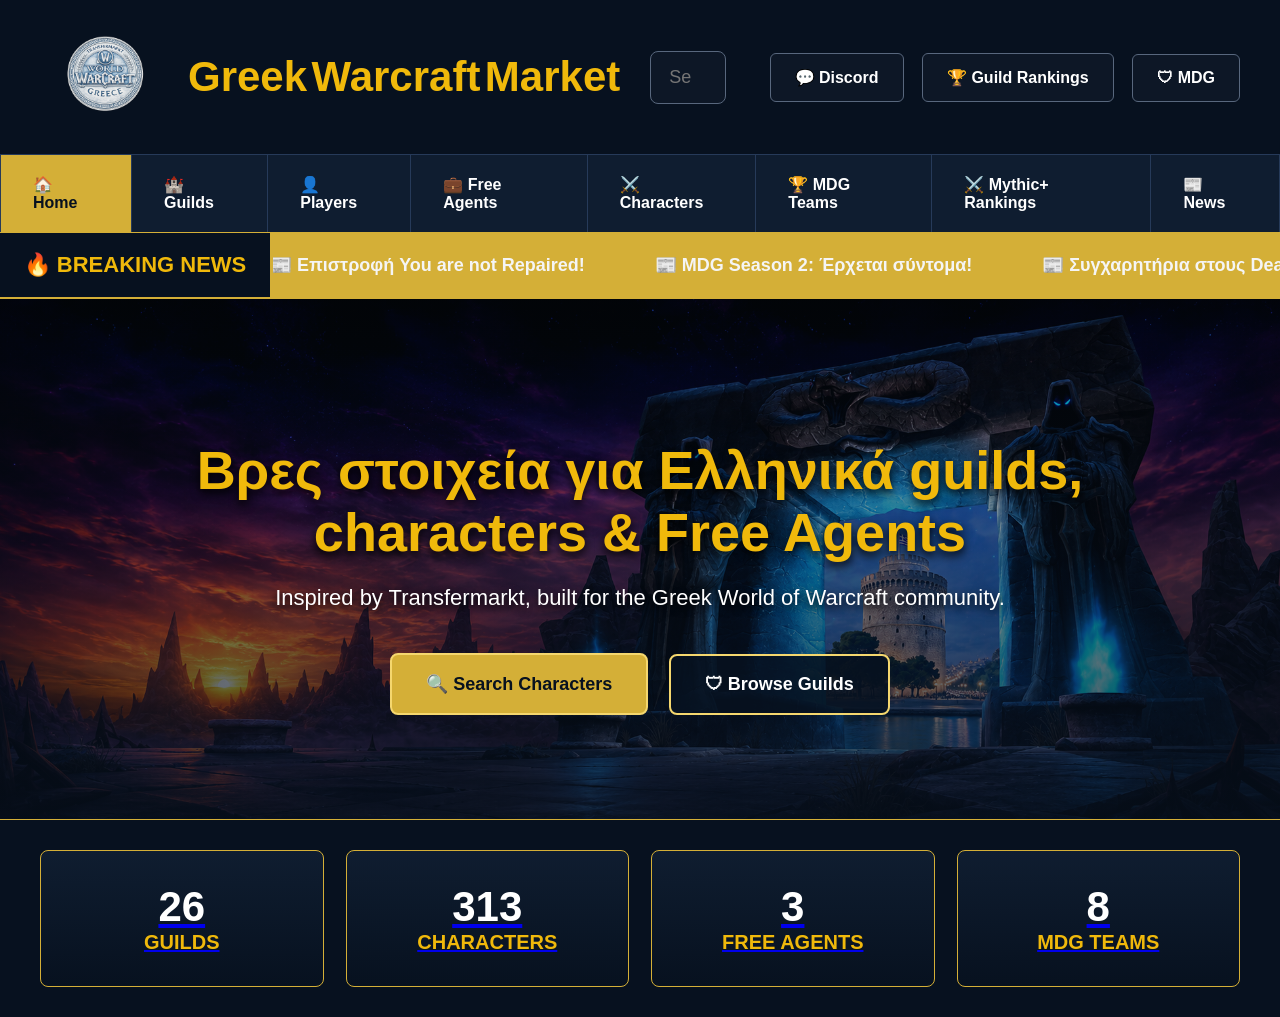
==== commit 0613af1c: "Add link to Mythic+ Rankings in index.html" ====
--- a/index.html
+++ b/index.html
@@ -97,6 +97,10 @@
       🏆 MDG Teams
     </a>
 
+     <a href="m+.html">
+      ⚔️ Mythic+ Rankings
+    </a>
+
     <a href="news.html">
       📰 News
     </a>
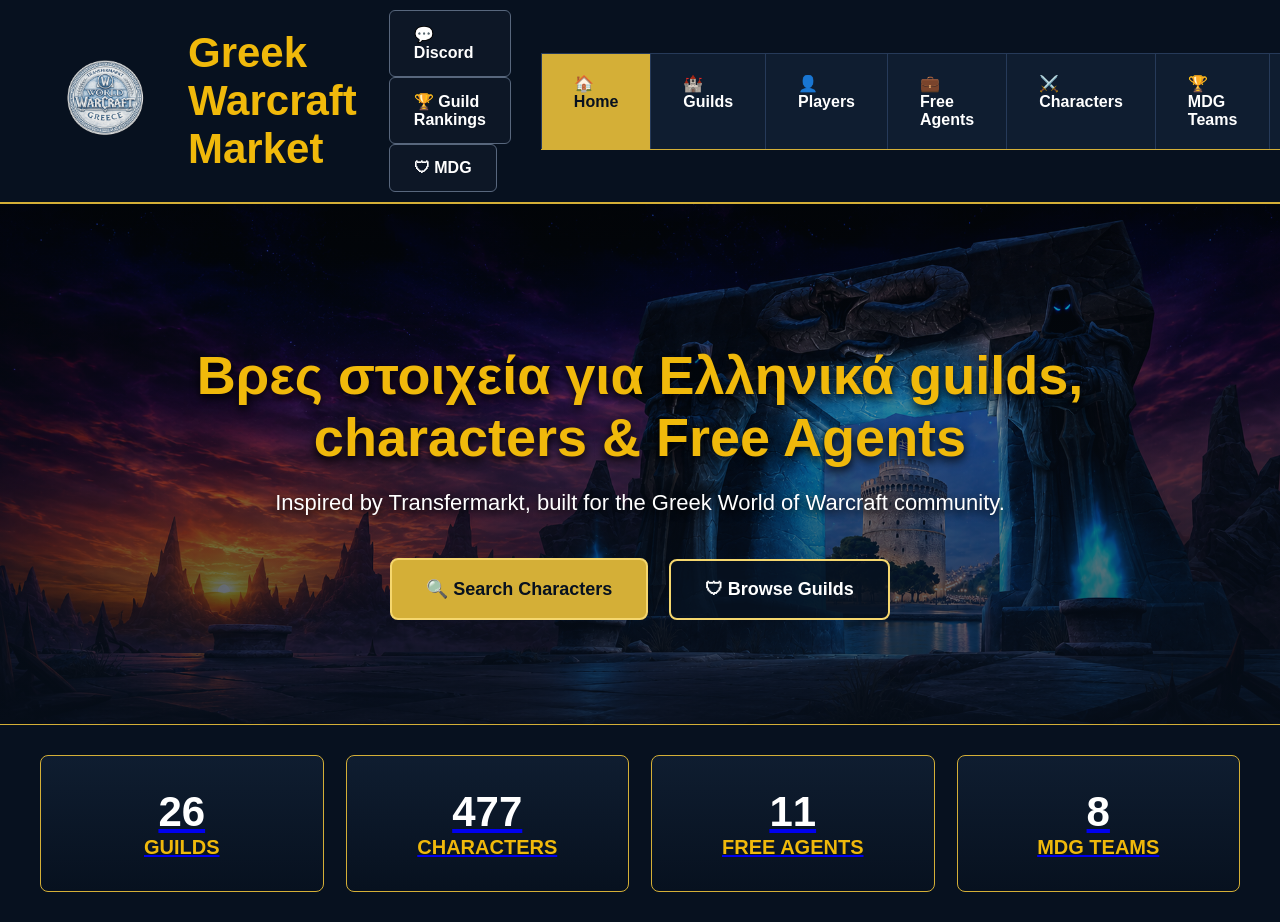
==== commit 22b488ab: "Remove search input from index.html Removed the search input section from the HTML." ====
--- a/index.html
+++ b/index.html
@@ -33,15 +33,6 @@
         <span class="logo-main">Warcraft</span>
         <span class="logo-bottom">Market</span>
       </div>
-    </div>
-
-    <div class="search">
-      <input
-        type="search"
-        placeholder="Search guilds, characters..."
-        autocomplete="off"
-      >
-    </div>
 
     <div class="header-links">
       <a
--- a/style.css
+++ b/style.css
@@ -1281,3 +1281,1029 @@
     grid-template-columns: 1fr;
   }
 }
+/* ========================================
+   MYTHIC+ RANKINGS PAGE
+======================================== */
+
+.mythic-plus-page {
+  width: min(1780px, 97%);
+  margin: 0 auto;
+  padding: 30px 0 70px;
+}
+
+.mythic-plus-hero {
+  display: flex;
+  justify-content: space-between;
+  align-items: center;
+  gap: 30px;
+  padding: 30px 34px;
+  margin-bottom: 28px;
+  background:
+    linear-gradient(
+      135deg,
+      rgba(16, 24, 39, 0.96),
+      rgba(22, 34, 53, 0.94)
+    );
+  border: 1px solid var(--border);
+  border-radius: 18px;
+  box-shadow:
+    0 20px 45px rgba(0, 0, 0, 0.26);
+}
+
+.mythic-plus-eyebrow {
+  display: block;
+  margin-bottom: 8px;
+  color: var(--gold);
+  font-size: 0.78rem;
+  font-weight: 800;
+  letter-spacing: 0.12em;
+  text-transform: uppercase;
+}
+
+.mythic-plus-hero h1 {
+  margin: 0 0 10px;
+  font-size: clamp(2.2rem, 4vw, 3.5rem);
+  line-height: 1;
+}
+
+.mythic-plus-hero p {
+  max-width: 900px;
+  margin: 0;
+  color: var(--muted);
+  line-height: 1.65;
+}
+
+.mythic-plus-update {
+  min-width: 150px;
+  padding: 18px 22px;
+  text-align: center;
+  background: rgba(5, 8, 18, 0.6);
+  border: 1px solid var(--border);
+  border-radius: 14px;
+}
+
+.mythic-plus-update span {
+  display: block;
+  color: var(--muted);
+  font-size: 0.72rem;
+  font-weight: 700;
+  text-transform: uppercase;
+}
+
+.mythic-plus-update strong {
+  display: block;
+  margin-top: 5px;
+  color: var(--gold);
+  font-size: 1.95rem;
+}
+
+.mythic-plus-grid {
+  display: grid;
+  grid-template-columns:
+    repeat(3, minmax(0, 1fr));
+  gap: 24px;
+  align-items: start;
+}
+
+.mythic-plus-board {
+  min-width: 0;
+  overflow: hidden;
+  background:
+    linear-gradient(
+      180deg,
+      rgba(16, 24, 39, 0.98),
+      rgba(9, 14, 25, 0.98)
+    );
+  border: 1px solid var(--border);
+  border-radius: 18px;
+  box-shadow:
+    0 16px 36px rgba(0, 0, 0, 0.25);
+}
+
+.mythic-plus-board-header {
+  display: flex;
+  justify-content: space-between;
+  align-items: center;
+  gap: 16px;
+  padding: 23px 24px;
+  border-bottom:
+    1px solid rgba(255, 255, 255, 0.08);
+}
+
+.mythic-plus-board-header h2 {
+  margin: 3px 0 0;
+  font-size: 1.35rem;
+}
+
+.role-label {
+  color: var(--gold);
+  font-size: 0.7rem;
+  font-weight: 800;
+  letter-spacing: 0.11em;
+  text-transform: uppercase;
+}
+
+.role-icon {
+  display: grid;
+  width: 46px;
+  height: 46px;
+  place-items: center;
+  background: rgba(85, 166, 255, 0.12);
+  border: 1px solid rgba(85, 166, 255, 0.28);
+  border-radius: 12px;
+  font-size: 1.35rem;
+}
+
+.mythic-plus-table-wrapper {
+  width: 100%;
+  overflow-x: visible;
+}
+
+.mythic-plus-table {
+  width: 100%;
+  table-layout: fixed;
+  border-collapse: collapse;
+}
+
+.mythic-plus-table th {
+  padding: 13px 12px;
+  color: var(--muted);
+  background: rgba(5, 8, 18, 0.55);
+  font-size: 0.68rem;
+  letter-spacing: 0.06em;
+  text-align: left;
+  text-transform: uppercase;
+}
+
+.mythic-plus-table td {
+  padding: 14px 12px;
+  border-bottom:
+    1px solid rgba(255, 255, 255, 0.065);
+  vertical-align: middle;
+}
+
+.mythic-plus-table th:nth-child(1),
+.mythic-plus-table td:nth-child(1) {
+  width: 56px;
+  text-align: center;
+}
+
+.mythic-plus-table th:nth-child(2),
+.mythic-plus-table td:nth-child(2) {
+  width: 49%;
+}
+
+.mythic-plus-table th:nth-child(3),
+.mythic-plus-table td:nth-child(3) {
+  width: 26%;
+}
+
+.mythic-plus-table th:nth-child(4),
+.mythic-plus-table td:nth-child(4) {
+  width: 90px;
+  text-align: right;
+}
+
+.mythic-plus-table tbody tr:last-child td {
+  border-bottom: none;
+}
+
+.mythic-plus-table tbody tr {
+  transition:
+    background 0.18s ease,
+    transform 0.18s ease;
+}
+
+.mythic-plus-table tbody tr:hover {
+  background: rgba(85, 166, 255, 0.07);
+}
+
+.mythic-plus-rank {
+  display: inline-grid;
+  width: 32px;
+  height: 32px;
+  place-items: center;
+  color: var(--muted);
+  background: rgba(255, 255, 255, 0.055);
+  border-radius: 50%;
+  font-size: 0.82rem;
+  font-weight: 800;
+}
+
+.rank-first {
+  color: #171000;
+  background:
+    linear-gradient(
+      135deg,
+      #ffe37a,
+      #d99e16
+    );
+}
+
+.rank-second {
+  color: #16202c;
+  background:
+    linear-gradient(
+      135deg,
+      #f2f5f8,
+      #9ca8b7
+    );
+}
+
+.rank-third {
+  color: #211007;
+  background:
+    linear-gradient(
+      135deg,
+      #e49a55,
+      #98572f
+    );
+}
+
+.mythic-plus-character {
+  display: flex;
+  align-items: center;
+  gap: 11px;
+  min-width: 0;
+}
+
+.mythic-plus-character-image,
+.mythic-plus-character-placeholder {
+  flex: 0 0 42px;
+  width: 42px;
+  height: 42px;
+  border-radius: 9px;
+}
+
+.mythic-plus-character-image {
+  object-fit: cover;
+  border:
+    1px solid rgba(255, 255, 255, 0.14);
+}
+
+.mythic-plus-character-placeholder {
+  display: grid;
+  place-items: center;
+  color: var(--muted);
+  background: var(--panel2);
+  font-weight: 800;
+}
+
+.mythic-plus-character-info {
+  display: flex;
+  min-width: 0;
+  flex-direction: column;
+}
+
+.mythic-plus-character-name {
+  display: block;
+  overflow: hidden;
+  color: inherit;
+  font-size: 0.95rem;
+  font-weight: 800;
+  text-decoration: none;
+  text-overflow: ellipsis;
+  white-space: nowrap;
+}
+
+a.mythic-plus-character-name:hover {
+  text-decoration: underline;
+}
+
+.mythic-plus-character-info span {
+  overflow: hidden;
+  color: var(--text);
+  font-size: 0.72rem;
+  text-overflow: ellipsis;
+  white-space: nowrap;
+}
+
+.mythic-plus-character-info small {
+  overflow: hidden;
+  color: var(--muted);
+  font-size: 0.67rem;
+  text-overflow: ellipsis;
+  white-space: nowrap;
+}
+
+.mythic-plus-guild {
+  display: block;
+  overflow: hidden;
+  color: var(--muted);
+  font-size: 0.76rem;
+  text-overflow: ellipsis;
+  white-space: nowrap;
+}
+
+.mythic-plus-score {
+  color: var(--gold);
+  font-size: 1rem;
+  font-weight: 900;
+  text-decoration: none;
+}
+
+a.mythic-plus-score:hover {
+  color: #ffe08a;
+}
+
+.mythic-plus-empty {
+  padding: 30px !important;
+  color: var(--muted);
+  text-align: center !important;
+}
+
+.mythic-plus-message {
+  padding: 30px;
+  color: var(--muted);
+  text-align: center;
+  background: var(--panel);
+  border: 1px solid var(--border);
+  border-radius: 14px;
+}
+
+.mythic-plus-error {
+  color: #ff8f8f;
+  border-color: rgba(239, 68, 68, 0.4);
+}
+
+@media (max-width: 1450px) {
+  .mythic-plus-page {
+    width: min(98%, 1400px);
+  }
+
+  .mythic-plus-grid {
+    grid-template-columns:
+      repeat(2, minmax(0, 1fr));
+  }
+
+  .mythic-plus-board:last-child {
+    grid-column: 1 / -1;
+  }
+}
+
+@media (max-width: 900px) {
+  .mythic-plus-page {
+    width: min(96%, 820px);
+  }
+
+  .mythic-plus-hero {
+    align-items: flex-start;
+    flex-direction: column;
+    padding: 23px 20px;
+  }
+
+  .mythic-plus-update {
+    width: 100%;
+  }
+
+  .mythic-plus-grid {
+    grid-template-columns: 1fr;
+  }
+
+  .mythic-plus-board:last-child {
+    grid-column: auto;
+  }
+
+  .mythic-plus-table-wrapper {
+    overflow-x: auto;
+  }
+
+  .mythic-plus-table {
+    min-width: 640px;
+    table-layout: auto;
+  }
+}
+/* ========================================
+   FINAL MYTHIC+ WIDTH OVERRIDES
+   Keep this at the END of style.css
+======================================== */
+
+.mythic-plus-page {
+  width: calc(100vw - 24px) !important;
+  max-width: none !important;
+  margin: 0 auto !important;
+  padding-left: 0 !important;
+  padding-right: 0 !important;
+}
+
+.mythic-plus-hero {
+  width: 100%;
+  box-sizing: border-box;
+}
+
+.mythic-plus-grid {
+  display: grid;
+  grid-template-columns: repeat(3, minmax(0, 1fr)) !important;
+  gap: 14px;
+  width: 100%;
+}
+
+.mythic-plus-board {
+  width: 100%;
+  min-width: 0 !important;
+  box-sizing: border-box;
+}
+
+.mythic-plus-table-wrapper {
+  width: 100%;
+  min-width: 0 !important;
+  overflow-x: hidden !important;
+}
+
+.mythic-plus-table {
+  width: 100% !important;
+  min-width: 0 !important;
+  max-width: 100% !important;
+  table-layout: fixed !important;
+}
+
+/* Rank */
+.mythic-plus-table th:nth-child(1),
+.mythic-plus-table td:nth-child(1) {
+  width: 52px;
+}
+
+/* Character */
+.mythic-plus-table th:nth-child(2),
+.mythic-plus-table td:nth-child(2) {
+  width: auto;
+}
+
+/* Guild */
+.mythic-plus-table th:nth-child(3),
+.mythic-plus-table td:nth-child(3) {
+  width: 27%;
+}
+
+/* Score */
+.mythic-plus-table th:nth-child(4),
+.mythic-plus-table td:nth-child(4) {
+  width: 82px;
+  padding-left: 6px;
+  padding-right: 12px;
+  text-align: right;
+  white-space: nowrap;
+}
+
+.mythic-plus-character {
+  min-width: 0 !important;
+}
+
+.mythic-plus-character-info {
+  min-width: 0;
+  overflow: hidden;
+}
+
+.mythic-plus-character-name,
+.mythic-plus-character-info span,
+.mythic-plus-character-info small,
+.mythic-plus-guild {
+  overflow: hidden;
+  text-overflow: ellipsis;
+  white-space: nowrap;
+}
+
+.mythic-plus-score {
+  display: block;
+  overflow: visible;
+  white-space: nowrap;
+}
+
+/* Keep all three tables beside each other on normal desktops */
+@media (min-width: 1100px) {
+  .mythic-plus-grid {
+    grid-template-columns: repeat(3, minmax(0, 1fr)) !important;
+  }
+
+  .mythic-plus-board:last-child {
+    grid-column: auto !important;
+  }
+}
+
+/* Two tables per row only on smaller screens */
+@media (max-width: 1099px) {
+  .mythic-plus-grid {
+    grid-template-columns: repeat(2, minmax(0, 1fr)) !important;
+  }
+
+  .mythic-plus-board:last-child {
+    grid-column: 1 / -1;
+  }
+}
+
+/* One table per row on mobile */
+@media (max-width: 700px) {
+  .mythic-plus-page {
+    width: calc(100vw - 16px) !important;
+  }
+
+  .mythic-plus-grid {
+    grid-template-columns: 1fr !important;
+  }
+
+  .mythic-plus-board:last-child {
+    grid-column: auto;
+  }
+
+  .mythic-plus-table-wrapper {
+    overflow-x: auto !important;
+  }
+
+  .mythic-plus-table {
+    min-width: 600px !important;
+  }
+}
+/* =========================================
+   GUILD ROSTER - POLISHED 3 COLUMN LAYOUT
+   ========================================= */
+
+.guild-box {
+  margin-top: 30px;
+}
+
+.guild-box > h2 {
+  margin-bottom: 18px;
+  font-size: 1.6rem;
+}
+
+.roster-grid {
+  display: grid;
+  grid-template-columns: repeat(3, minmax(0, 1fr));
+  gap: 18px;
+  align-items: start;
+}
+
+.roster-column {
+  min-width: 0;
+  padding: 18px;
+
+  background: rgba(10, 20, 32, 0.72);
+
+  border: 1px solid rgba(120, 150, 180, 0.28);
+  border-radius: 12px;
+}
+
+.roster-column h3 {
+  margin: 0 0 14px 0;
+  padding-bottom: 12px;
+
+  font-size: 1.2rem;
+  font-weight: 800;
+
+  border-bottom: 1px solid rgba(255, 255, 255, 0.12);
+}
+
+.roster-column ul {
+  list-style: none;
+  margin: 0;
+  padding: 0;
+}
+
+
+/* =========================
+   PLAYER ROW
+   ========================= */
+
+.guild-roster-character {
+  list-style: none;
+  margin: 0;
+  padding: 0;
+}
+
+.guild-roster-character + .guild-roster-character {
+  border-top: 1px solid rgba(255, 255, 255, 0.08);
+}
+
+.guild-roster-character-row {
+  display: grid;
+
+  grid-template-columns:
+    minmax(150px, 1.4fr)
+    minmax(95px, 0.8fr)
+    auto;
+
+  align-items: center;
+
+  gap: 14px;
+
+  min-height: 72px;
+  padding: 12px 0;
+}
+
+
+/* =========================
+   ICON + NAME
+   ========================= */
+
+.guild-roster-character-row .character-name-cell {
+  display: flex;
+  align-items: center;
+
+  gap: 11px;
+
+  min-width: 0;
+}
+
+.guild-roster-character-row .character-thumbnail {
+  width: 46px;
+  height: 46px;
+
+  min-width: 46px;
+
+  object-fit: cover;
+
+  border-radius: 50%;
+
+  border: 1px solid rgba(255, 255, 255, 0.18);
+}
+
+.guild-roster-character-row .character-thumbnail-placeholder {
+  width: 46px;
+  height: 46px;
+
+  min-width: 46px;
+
+  border-radius: 50%;
+
+  background: rgba(255, 255, 255, 0.06);
+}
+
+.guild-roster-character-row .character-name {
+  font-size: 1rem;
+  font-weight: 800;
+
+  white-space: nowrap;
+  overflow: hidden;
+  text-overflow: ellipsis;
+}
+
+
+/* =========================
+   SPEC / CLASS
+   ========================= */
+
+.guild-roster-character-row .character-class-spec {
+  display: flex;
+  flex-direction: column;
+
+  gap: 3px;
+
+  min-width: 0;
+}
+
+.guild-roster-character-row .character-class-spec span {
+  font-size: 0.96rem;
+  font-weight: 700;
+
+  color: #f4f7fb;
+}
+
+.guild-roster-character-row .character-class-spec small {
+  font-size: 0.8rem;
+
+  color: #9caabd;
+}
+
+
+/* =========================
+   LINKS
+   ========================= */
+
+.guild-roster-character-row .character-links {
+  display: flex;
+  align-items: center;
+  justify-content: flex-end;
+
+  gap: 7px;
+
+  white-space: nowrap;
+}
+
+.guild-roster-character-row .character-link {
+  display: inline-flex;
+  align-items: center;
+  justify-content: center;
+
+  min-height: 28px;
+
+  padding: 5px 9px;
+
+  border-radius: 6px;
+
+  font-size: 0.72rem;
+  font-weight: 800;
+
+  text-decoration: none;
+
+  transition:
+    transform 0.15s ease,
+    opacity 0.15s ease,
+    border-color 0.15s ease;
+}
+
+.guild-roster-character-row .character-link:hover {
+  transform: translateY(-1px);
+}
+
+.guild-roster-character-row .character-link-raiderio {
+  color: #62b7ff;
+
+  background: rgba(33, 132, 207, 0.12);
+
+  border: 1px solid rgba(66, 164, 235, 0.5);
+}
+
+.guild-roster-character-row .character-link-warcraftlogs {
+  color: #ffb21a;
+
+  background: rgba(207, 139, 0, 0.12);
+
+  border: 1px solid rgba(207, 139, 0, 0.5);
+}
+
+.roster-no-links {
+  color: #738095;
+}
+
+.roster-empty {
+  padding: 15px 0;
+
+  color: #8997aa;
+
+  font-style: italic;
+}
+
+
+/* =========================================
+   ROLE ACCENTS
+   ========================================= */
+
+.roster-column:nth-child(1) h3 {
+  color: #d9dfe8;
+}
+
+.roster-column:nth-child(2) h3 {
+  color: #4ade80;
+}
+
+.roster-column:nth-child(3) h3 {
+  color: #f5b942;
+}
+
+
+/* =========================================
+   RESPONSIVE
+   ========================================= */
+
+@media (max-width: 1200px) {
+
+  .roster-grid {
+    grid-template-columns: 1fr;
+  }
+
+  .guild-roster-character-row {
+    grid-template-columns:
+      minmax(180px, 1.3fr)
+      minmax(120px, 0.8fr)
+      auto;
+  }
+}
+
+
+@media (max-width: 700px) {
+
+  .guild-roster-character-row {
+    grid-template-columns:
+      minmax(0, 1fr)
+      auto;
+
+    gap: 8px 12px;
+  }
+
+  .guild-roster-character-row .character-class-spec {
+    grid-column: 1;
+    padding-left: 57px;
+  }
+
+  .guild-roster-character-row .character-links {
+    grid-column: 2;
+    grid-row: 1 / span 2;
+
+    flex-direction: column;
+    align-items: stretch;
+  }
+}
+/* Tank heading */
+.roster-tanks h3 {
+  color: #f5b942;
+  border-bottom: 2px solid #f5b942;
+}
+
+/* Healer heading */
+.roster-healers h3 {
+  color: #4ade80;
+  border-bottom: 2px solid #4ade80;
+}
+
+/* DPS heading */
+.roster-dps h3 {
+  color: #ef5350;
+  border-bottom: 2px solid #ef5350;
+}
+/* =========================================================
+   CHARACTERS + FREE AGENTS SEARCH BAR
+   ========================================================= */
+
+.characters-hero-main {
+  flex: 1;
+  min-width: 0;
+}
+
+
+/* Search container */
+
+.characters-search {
+  position: relative;
+
+  width: 100%;
+  max-width: 680px;
+
+  margin-top: 22px;
+}
+
+
+/* Search icon */
+
+.characters-search-icon {
+  position: absolute;
+
+  left: 17px;
+  top: 50%;
+
+  transform: translateY(-50%);
+
+  display: flex;
+  align-items: center;
+  justify-content: center;
+
+  font-size: 1rem;
+
+  pointer-events: none;
+
+  opacity: 0.8;
+}
+
+
+/* Search input */
+
+.characters-search input {
+  width: 100%;
+
+  box-sizing: border-box;
+
+  padding:
+    14px
+    18px
+    14px
+    48px;
+
+  font-family: inherit;
+  font-size: 0.95rem;
+  font-weight: 500;
+
+  color: #f5f7fb;
+
+  background:
+    rgba(10, 20, 32, 0.88);
+
+  border:
+    1px solid
+    rgba(120, 150, 180, 0.35);
+
+  border-radius: 9px;
+
+  outline: none;
+
+  transition:
+    border-color 0.18s ease,
+    box-shadow 0.18s ease,
+    background 0.18s ease;
+}
+
+
+/* Placeholder */
+
+.characters-search input::placeholder {
+  color: #77869a;
+  opacity: 1;
+}
+
+
+/* Hover */
+
+.characters-search input:hover {
+  border-color:
+    rgba(85, 166, 255, 0.6);
+
+  background:
+    rgba(12, 24, 39, 0.92);
+}
+
+
+/* Focus */
+
+.characters-search input:focus {
+  border-color: #55a6ff;
+
+  background:
+    rgba(12, 25, 42, 0.98);
+
+  box-shadow:
+    0 0 0 3px
+    rgba(85, 166, 255, 0.12);
+}
+
+
+/* =========================================================
+   HERO LAYOUT
+   Keeps counter card aligned nicely with the text/search
+   ========================================================= */
+
+.characters-hero {
+  display: flex;
+
+  align-items: flex-start;
+  justify-content: space-between;
+
+  gap: 30px;
+}
+
+.characters-count-card {
+  flex-shrink: 0;
+}
+
+
+/* =========================================================
+   FILTER AREA
+   ========================================================= */
+
+.characters-controls {
+  margin-top: 24px;
+}
+
+
+/* =========================================================
+   TABLE SPACING
+   ========================================================= */
+
+.characters-table-card {
+  margin-top: 20px;
+}
+
+
+/* =========================================================
+   RESPONSIVE
+   ========================================================= */
+
+@media (max-width: 900px) {
+
+  .characters-hero {
+    flex-direction: column;
+  }
+
+  .characters-hero-main {
+    width: 100%;
+  }
+
+  .characters-search {
+    max-width: 100%;
+  }
+
+  .characters-count-card {
+    align-self: flex-start;
+  }
+
+}
+
+
+@media (max-width: 600px) {
+
+  .characters-search {
+    margin-top: 18px;
+  }
+
+  .characters-search input {
+    padding:
+      13px
+      14px
+      13px
+      44px;
+
+    font-size: 0.9rem;
+  }
+
+  .characters-search-icon {
+    left: 15px;
+  }
+
+}
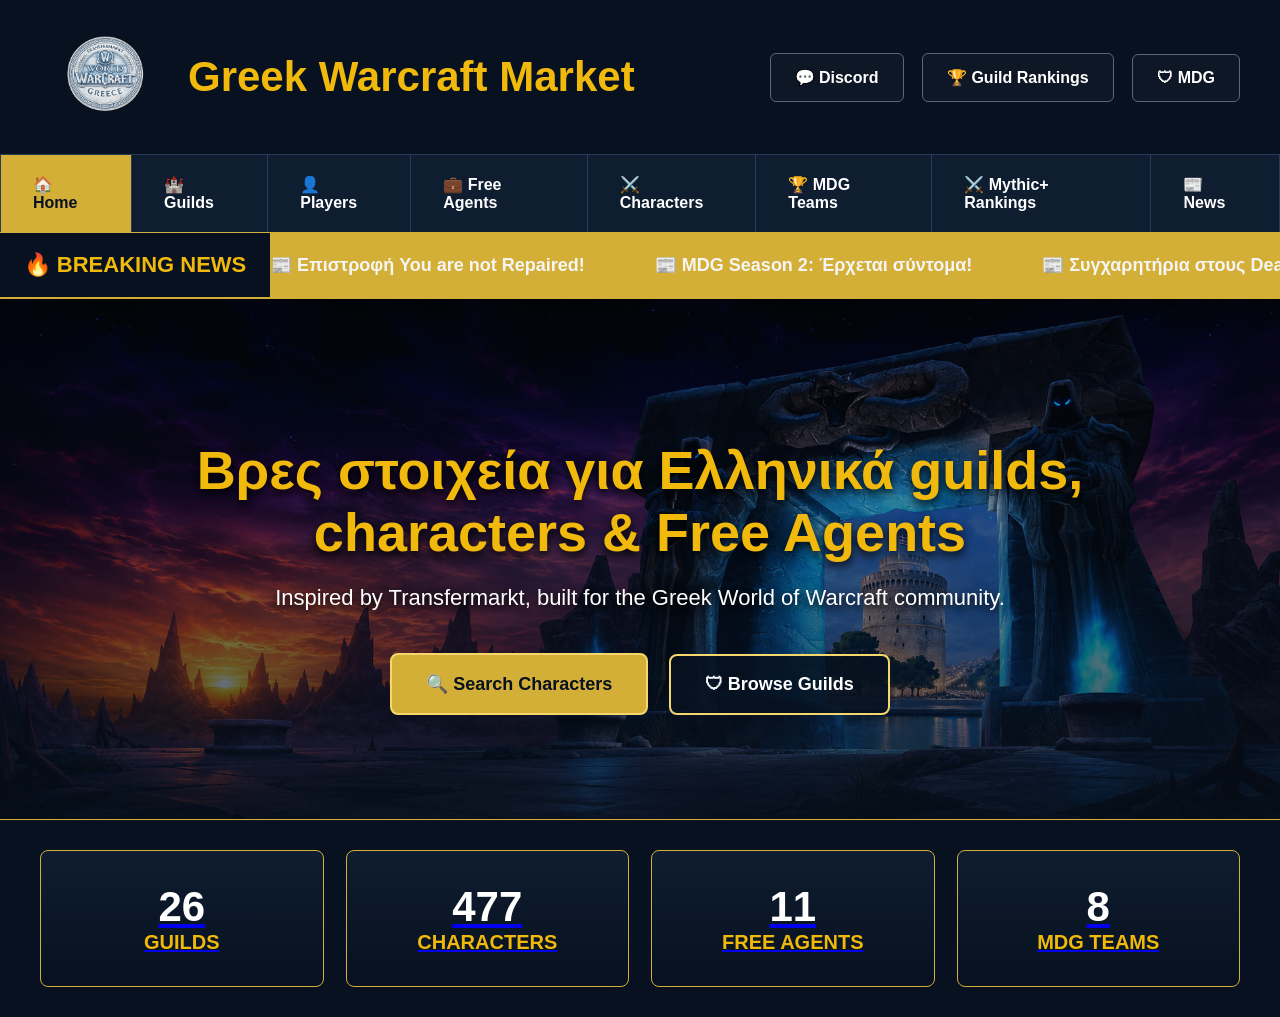
==== commit 48b0803b: "Refactor index.html for better readability Refactor HTML structure and improve formatting for readab" ====
--- a/index.html
+++ b/index.html
@@ -1,5 +1,6 @@
 <!DOCTYPE html>
 <html lang="en">
+
 <head>
   <meta charset="UTF-8">
 
@@ -19,8 +20,12 @@
 <body>
 
 <header>
+
   <div class="top-header">
+
+    <!-- LOGO -->
     <div class="logo">
+
       <a href="./index.html">
         <img
           src="./assets/tmglogo.png"
@@ -29,12 +34,25 @@
       </a>
 
       <div class="logo-text">
-        <span class="logo-top">Greek</span>
-        <span class="logo-main">Warcraft</span>
-        <span class="logo-bottom">Market</span>
-      </div>
-
+        <span class="logo-top">
+          Greek
+        </span>
+
+        <span class="logo-main">
+          Warcraft
+        </span>
+
+        <span class="logo-bottom">
+          Market
+        </span>
+      </div>
+
+    </div>
+
+
+    <!-- HEADER BUTTONS -->
     <div class="header-links">
+
       <a
         href="#"
         class="discord-btn"
@@ -57,10 +75,15 @@
       >
         🛡 MDG
       </a>
+
     </div>
+
   </div>
 
+
+  <!-- NAVIGATION -->
   <nav>
+
     <a
       href="index.html"
       class="active"
@@ -88,34 +111,65 @@
       🏆 MDG Teams
     </a>
 
-     <a href="m+.html">
+    <a href="m+.html">
       ⚔️ Mythic+ Rankings
     </a>
 
     <a href="news.html">
       📰 News
     </a>
+
   </nav>
 
+
+  <!-- BREAKING NEWS -->
   <div class="ticker">
+
     <div class="ticker-title">
       🔥 Breaking News
     </div>
 
     <div class="ticker-content">
-      <span>📰 Επιστροφή You are not Repaired!</span>
-      <span>📰 MDG Season 2: Έρχεται σύντομα!</span>
-      <span>📰 Συγχαρητήρια στους Death and Glory για ένα ακόμη Greek First!</span>
-      <span>📰 Συγχαρητήρια στο Disobedient Group 3 για το CE!</span>
-      <span>📰 Οι Disobedient G1 ψάχνουν για Druids, DKs, Rogues & Warlocks!</span>
-      <span>📰 Οι UNIQUE LEGACY ψάχνουν για Shaman DPS, Druid/Priest Healer!</span>
+
+      <span>
+        📰 Επιστροφή You are not Repaired!
+      </span>
+
+      <span>
+        📰 MDG Season 2: Έρχεται σύντομα!
+      </span>
+
+      <span>
+        📰 Συγχαρητήρια στους Death and Glory για ένα ακόμη Greek First!
+      </span>
+
+      <span>
+        📰 Συγχαρητήρια στο Disobedient Group 3 για το CE!
+      </span>
+
+      <span>
+        📰 Οι Disobedient G1 ψάχνουν για Druids, DKs, Rogues & Warlocks!
+      </span>
+
+      <span>
+        📰 Οι UNIQUE LEGACY ψάχνουν για Shaman DPS, Druid/Priest Healer!
+      </span>
+
     </div>
+
   </div>
+
 </header>
 
+
 <main>
+
+
+  <!-- HERO -->
   <section class="hero">
+
     <div class="hero-content">
+
       <h2>
         Βρες στοιχεία για Ελληνικά guilds, characters & Free Agents
       </h2>
@@ -125,6 +179,7 @@
       </p>
 
       <div class="hero-buttons">
+
         <a href="characters.html">
           🔍 Search Characters
         </a>
@@ -132,15 +187,24 @@
         <a href="guilds.html">
           🛡 Browse Guilds
         </a>
-      </div>
+
+      </div>
+
     </div>
+
   </section>
 
+
+  <!-- STATS -->
   <section class="stats">
+
+
+    <!-- GUILDS -->
     <a
       href="guilds.html"
       class="stat-card"
     >
+
       <div
         id="guildCount"
         class="stat-number"
@@ -151,12 +215,16 @@
       <div class="stat-label">
         Guilds
       </div>
-    </a>
-
+
+    </a>
+
+
+    <!-- CHARACTERS -->
     <a
       href="characters.html"
       class="stat-card"
     >
+
       <div
         id="characterCount"
         class="stat-number"
@@ -167,12 +235,16 @@
       <div class="stat-label">
         Characters
       </div>
-    </a>
-
+
+    </a>
+
+
+    <!-- FREE AGENTS -->
     <a
       href="free-agents.html"
       class="stat-card"
     >
+
       <div
         id="freeAgentCount"
         class="stat-number"
@@ -183,12 +255,16 @@
       <div class="stat-label">
         Free Agents
       </div>
-    </a>
-
+
+    </a>
+
+
+    <!-- MDG TEAMS -->
     <a
       href="mdg-teams.html"
       class="stat-card"
     >
+
       <div class="stat-number">
         8
       </div>
@@ -196,106 +272,160 @@
       <div class="stat-label">
         MDG Teams
       </div>
-    </a>
+
+    </a>
+
+
   </section>
+
 </main>
 
+
 <script>
+
   async function loadJson(path) {
+
     const response = await fetch(
       `${path}?v=${Date.now()}`
     );
 
     if (!response.ok) {
+
       throw new Error(
         `Could not load ${path}: ${response.status}`
       );
+
     }
 
     return response.json();
+
   }
 
+
   async function loadGuildCount() {
+
     const element =
-      document.getElementById("guildCount");
+      document.getElementById(
+        "guildCount"
+      );
 
     try {
-      const leaderboard = await loadJson(
-        "./data/leaderboard.json"
-      );
-
-      const guildCount = Array.isArray(leaderboard)
-        ? leaderboard.filter(entry =>
-            entry.type === "guild"
-          ).length
-        : 0;
-
-      element.textContent = guildCount;
+
+      const leaderboard =
+        await loadJson(
+          "./data/leaderboard.json"
+        );
+
+      const guildCount =
+        Array.isArray(leaderboard)
+          ? leaderboard.filter(
+              entry =>
+                entry.type === "guild"
+            ).length
+          : 0;
+
+      element.textContent =
+        guildCount;
+
     } catch (error) {
+
       console.error(
         "Could not load guild count:",
         error
       );
 
-      element.textContent = "-";
+      element.textContent =
+        "-";
+
     }
+
   }
 
+
   async function loadCharacterCount() {
+
     const element =
-      document.getElementById("characterCount");
+      document.getElementById(
+        "characterCount"
+      );
 
     try {
-      const characters = await loadJson(
-        "./data/characters/characters.json"
-      );
+
+      const characters =
+        await loadJson(
+          "./data/characters/characters.json"
+        );
 
       element.textContent =
         Array.isArray(characters)
           ? characters.length
           : 0;
+
     } catch (error) {
+
       console.error(
         "Could not load character count:",
         error
       );
 
-      element.textContent = "-";
+      element.textContent =
+        "-";
+
     }
+
   }
 
+
   async function loadFreeAgentCount() {
+
     const element =
-      document.getElementById("freeAgentCount");
+      document.getElementById(
+        "freeAgentCount"
+      );
 
     try {
-      const freeAgents = await loadJson(
-        "./data/free-agents.json"
-      );
+
+      const freeAgents =
+        await loadJson(
+          "./data/free-agents.json"
+        );
 
       element.textContent =
         Array.isArray(freeAgents)
           ? freeAgents.length
           : 0;
+
     } catch (error) {
+
       console.error(
         "Could not load free-agent count:",
         error
       );
 
-      element.textContent = "-";
+      element.textContent =
+        "-";
+
     }
+
   }
+
 
   document.addEventListener(
     "DOMContentLoaded",
     () => {
+
       loadGuildCount();
+
       loadCharacterCount();
+
       loadFreeAgentCount();
+
     }
   );
+
 </script>
 
+
 </body>
+
 </html>
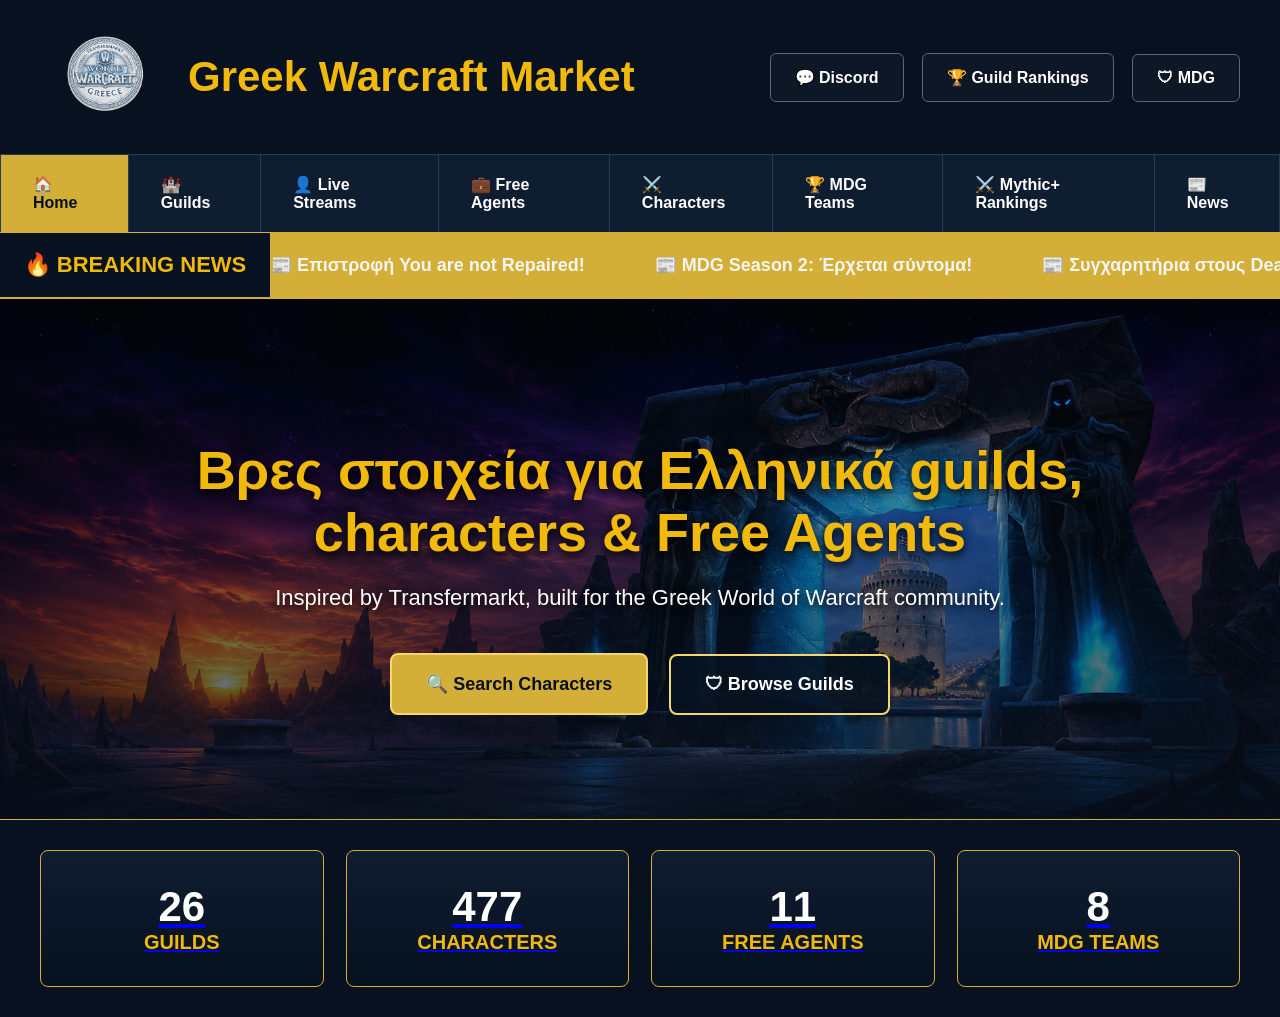
==== commit 1a690fd6: "Replace 'Players' link with 'Live Streams' link" ====
--- a/index.html
+++ b/index.html
@@ -95,8 +95,8 @@
       🏰 Guilds
     </a>
 
-    <a href="players.html">
-      👤 Players
+    <a href="live-streams.html">
+      👤 Live Streams
     </a>
 
     <a href="free-agents.html">
